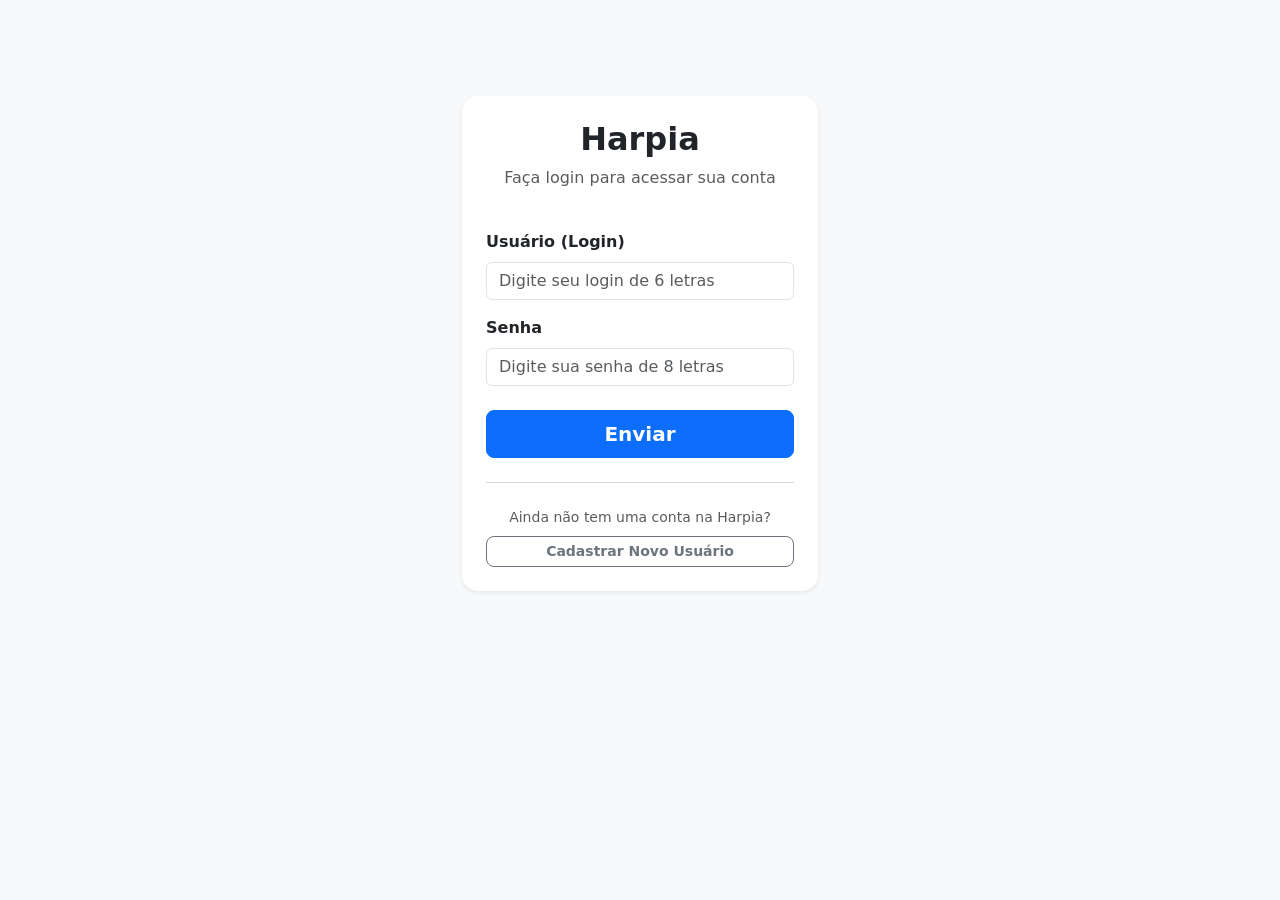
==== index.html @ 6fcc4045 "Update index.html" ====
<!DOCTYPE html>
<html lang="pt-BR">
<head>
    <meta charset="UTF-8">
    <meta name="viewport" content="width=device-width, initial-scale=1.0">
    <title>Harpia - Vitrine de Mangás e HQs</title>
    <link href="https://cdn.jsdelivr.net/npm/bootstrap@5.3.0/dist/css/bootstrap.min.css" rel="stylesheet">
    <link rel="stylesheet" href="style.css">
</head>
<body class="bg-light">
    <nav class="navbar navbar-expand-lg navbar-dark bg-dark shadow-sm">
        <div class="container">
            <a class="navbar-brand fw-bold" href="index.html">HARPIA</a>
            <button class="navbar-toggler" type="button" data-bs-toggle="collapse" data-bs-target="#menuPrincipal">
                <span class="navbar-toggler-icon"></span>
            </button>
            <div class="collapse navbar-collapse" id="menuPrincipal">
                <ul class="navbar-nav me-auto mb-2 mb-lg-0">
                    <li class="nav-item"><a class="nav-link active" href="#" onclick="filtrarCategoria('Todos')">Home</a></li>
                    <li class="nav-item"><a class="nav-link" href="#" onclick="filtrarCategoria('Mangá')">Mangás</a></li>
                    <li class="nav-item"><a class="nav-link" href="#" onclick="filtrarCategoria('HQ')">HQs</a></li>
                    <li class="nav-item"><a class="nav-link" href="#" onclick="filtrarCategoria('Manhwa')">Manhwas</a></li>
                    <li class="nav-item"><a class="nav-link" href="#" onclick="filtrarCategoria('Manhua')">Manhuas</a></li>
                </ul>
                <div class="d-flex ms-lg-3 me-3">
                    <input class="form-control me-1" type="search" id="campoPesquisa" placeholder="Buscar título..." onkeyup="filtrarPesquisa()">
                </div>
                <div class="d-flex align-items-center text-white mt-3 mt-lg-0">
                    <div class="btn-group me-3" role="group">
                        <button type="button" id="btnContraste" class="btn btn-sm btn-outline-warning">◐</button>
                        <button type="button" id="btnDiminuir" class="btn btn-sm btn-outline-light">A-</button>
                        <button type="button" id="btnAumentar" class="btn btn-sm btn-outline-light">A+</button>
                    </div>
                    <div class="me-3 fs-5" style="cursor: pointer;" data-bs-toggle="modal" data-bs-target="#modalCarrinho">
                        🛒 <span id="contadorCarrinho" class="badge bg-danger rounded-pill fs-6 position-relative" style="top: -2px;">0</span>
                    </div>
                    <div id="areaUsuario" class="d-flex align-items-center">
                        <span class="me-3 d-none d-lg-block">Olá, <strong id="nomeUsuarioLogado">Visitante</strong>!</span>
                        <a href="login.html" id="btnEntrar" class="btn btn-outline-light btn-sm rounded-3 me-2">Entrar</a>
                        <button id="btnDeslogar" class="btn btn-outline-danger btn-sm rounded-3 d-none" onclick="realizarLogout()">Sair</button>
                    </div>
                </div>
            </div>
        </div>
    </nav>

    <div class="container my-5">
        <div class="row mb-3">
            <div class="col">
                <h3 class="fw-bold text-dark" id="tituloSecao">Todos os Títulos</h3>
                <p class="text-muted">Os volumes mais aguardados para a sua coleção</p>
            </div>
        </div>

        <div id="mensagemFeedback" class="alert alert-success" style="display: none;" role="alert"></div>

        <div class="row row-cols-1 row-cols-sm-2 row-cols-md-3 row-cols-lg-4 g-4" id="vitrineProdutos">
            <div class="col col-produto" data-categoria="Mangá" data-titulo="Jujutsu Kaisen - Vol. 01">
                <div class="card h-100 border-0 shadow-sm rounded-3 overflow-hidden">
                    <img src="img/jujutsu-kaisen-01.jpg" class="card-img-top" alt="Capa Jujutsu">
                    <div class="card-body d-flex flex-column">
                        <span class="badge bg-primary mb-2 align-self-start">Mangá</span>
                        <h5 class="card-title fw-bold text-dark mb-1">Jujutsu Kaisen - Vol. 01</h5>
                        <p class="card-text text-muted small flex-grow-1">Ação e maldições no maior sucesso atual.</p>
                        <div class="mt-3">
                            <span class="fs-5 fw-bold text-dark">R$ 36,90</span>
                            <button class="btn btn-dark btn-sm w-100 mt-2 rounded-3 fw-semibold" onclick="adicionarCarrinho('Jujutsu Kaisen - Vol. 01', 36.90)">Comprar</button>
                        </div>
                    </div>
                </div>
            </div>
            <div class="col col-produto" data-categoria="Mangá" data-titulo="Berserk - Edição Colecionador Vol. 01">
                <div class="card h-100 border-0 shadow-sm rounded-3 overflow-hidden">
                    <img src="img/berserk-01.jpg" class="card-img-top" alt="Capa Berserk">
                    <div class="card-body d-flex flex-column">
                        <span class="badge bg-primary mb-2 align-self-start">Mangá</span>
                        <h5 class="card-title fw-bold text-dark mb-1">Berserk - Edição Colecionador Vol. 01</h5>
                        <p class="card-text text-muted small flex-grow-1">A obra-prima de dark fantasy de Kentaro Miura.</p>
                        <div class="mt-3">
                            <span class="fs-5 fw-bold text-dark">R$ 59,90</span>
                            <button class="btn btn-dark btn-sm w-100 mt-2 rounded-3 fw-semibold" onclick="adicionarCarrinho('Berserk - Edição Colecionador Vol. 01', 59.90)">Comprar</button>
                        </div>
                    </div>
                </div>
            </div>
        </div>
    </div>

    <div class="modal fade" id="modalCarrinho" tabindex="-1">
        <div class="modal-dialog">
            <div class="modal-content">
                <div class="modal-header">
                    <h5 class="modal-title fw-bold">Seu Carrinho de Compras</h5>
                    <button type="button" class="btn-close" data-bs-dismiss="modal"></button>
                </div>
                <div class="modal-body">
                    <ul id="listaCarrinho" class="list-group mb-3"></ul>
                    <h5 class="text-end">Total: <span id="totalCarrinho">R$ 0,00</span></h5>
                </div>
                <div class="modal-footer">
                    <button type="button" class="btn btn-secondary" data-bs-dismiss="modal">Continuar Comprando</button>
                    <button type="button" class="btn btn-success" onclick="processarCheckout()">Finalizar Compra</button>
                </div>
            </div>
        </div>
    </div>

    <script src="https://cdn.jsdelivr.net/npm/bootstrap@5.3.0/dist/js/bootstrap.bundle.min.js"></script>
    <script src="script.js"></script>
</body>
</html>
---- style.css ----
/* --- ESTILOS GERAIS --- */
/* Faz a troca de cores da tela ser suave em vez de piscar direto */
body, .card, p, h1, h2, h3, h4, h5, span, div, a, button, .modal-content {
    transition: background-color 0.3s ease, color 0.3s ease, border-color 0.3s ease;
}

/* --- DIV DE AVISO DO CARRINHO (ESTILO SIMPLES) --- */
.caixa-aviso {
    background-color: #d1e7dd; /* Fundo verdinho claro */
    color: #0f5132; /* Texto verde escuro */
    border: 1px solid #badbcc;
    padding: 15px;
    margin-bottom: 20px;
    border-radius: 5px;
    text-align: center;
    font-weight: bold;
}

/* --- DESAFIO PLUS: ALTO CONTRASTE (MODO ESCURO) --- */
.alto-contraste {
    background-color: #121212 !important;
    color: #ffffff !important;
}

/* Força os cards e o modal a ficarem escuros */
.alto-contraste .card, 
.alto-contraste .bg-light,
.alto-contraste .bg-white,
.alto-contraste .modal-content,
.alto-contraste .list-group-item {
    background-color: #1e1e1e !important;
    color: #ffffff !important;
    border-color: #333 !important;
}

/* Garante que os textos pretos ou cinzas fiquem brancos/claros no fundo escuro */
.alto-contraste .text-dark, 
.alto-contraste .text-muted,
.alto-contraste .modal-title {
    color: #f1f1f1 !important;
}

/* Arruma a div de aviso para também ficar escura no alto contraste */
.alto-contraste .caixa-aviso {
    background-color: #051b11 !important;
    color: #75b798 !important;
    border-color: #0f5132 !important;
}
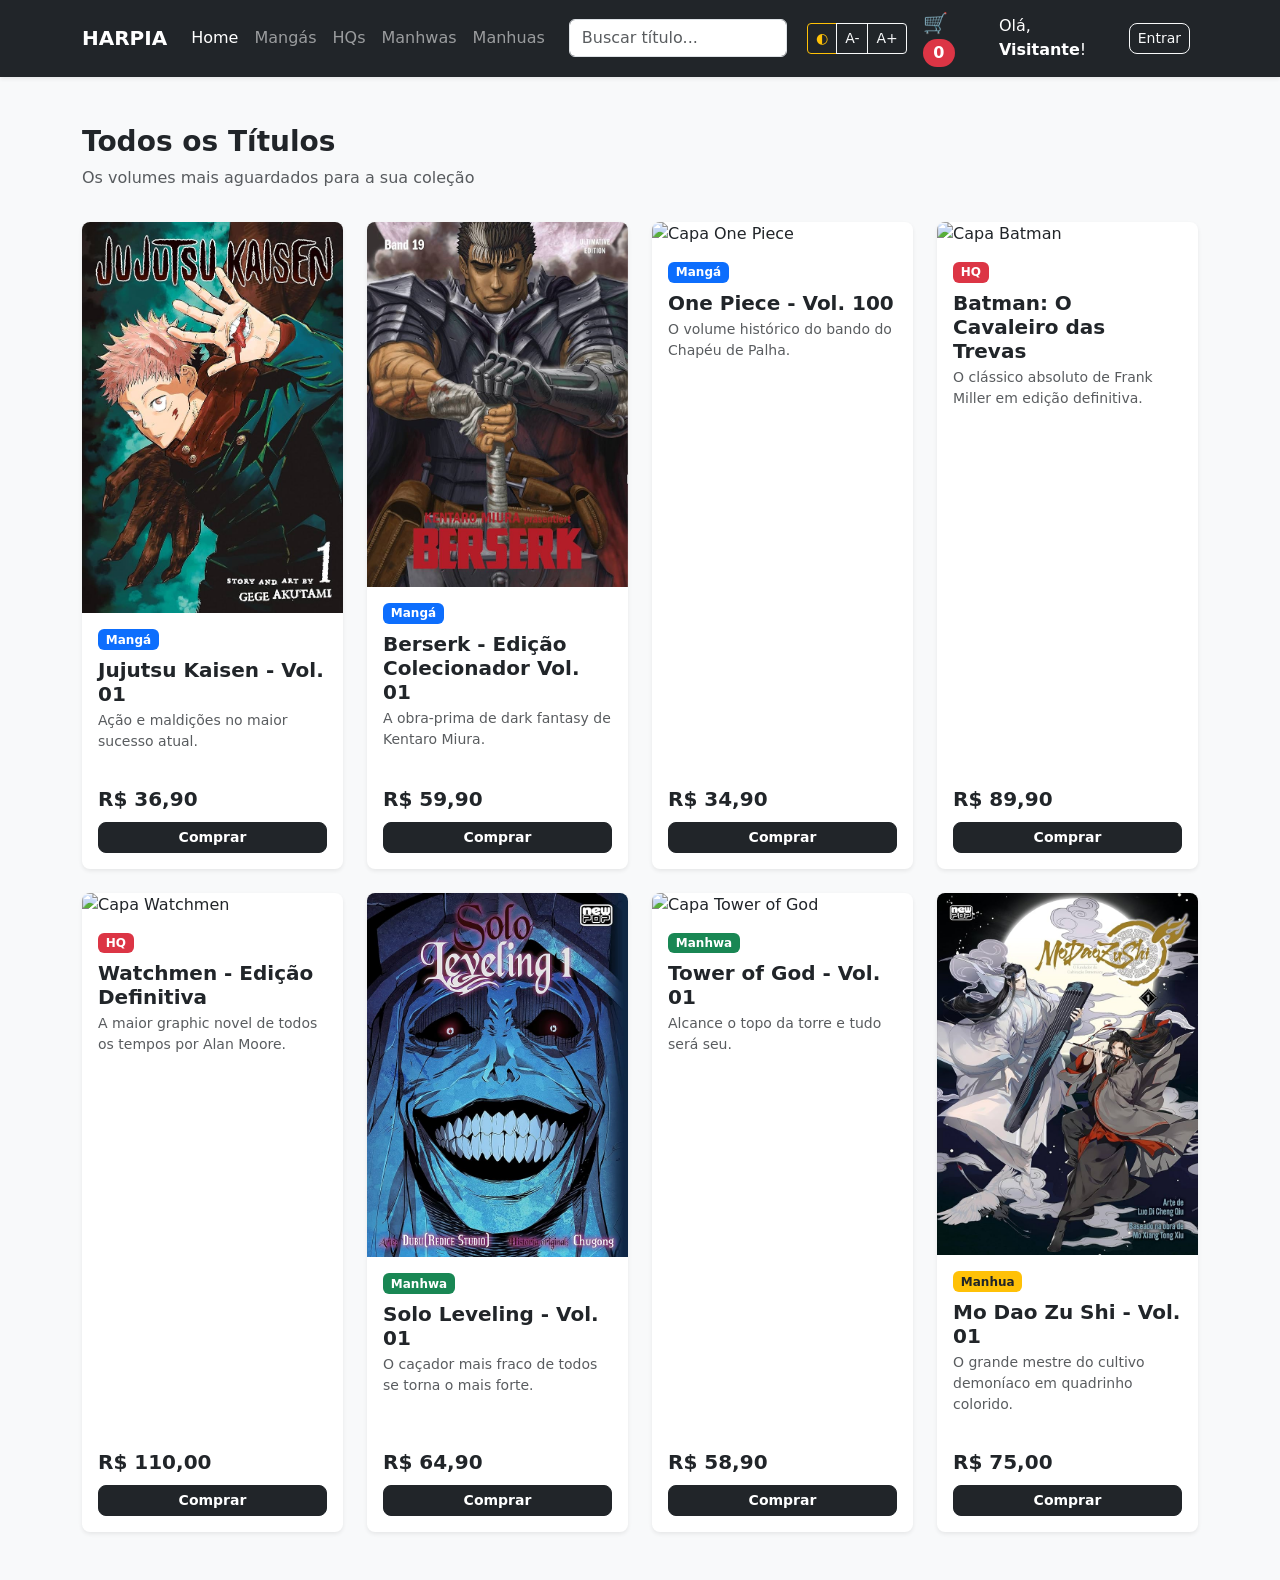
==== commit 5737983a: "Update index.html" ====
--- a/index.html
+++ b/index.html
@@ -69,6 +69,7 @@
                     </div>
                 </div>
             </div>
+
             <div class="col col-produto" data-categoria="Mangá" data-titulo="Berserk - Edição Colecionador Vol. 01">
                 <div class="card h-100 border-0 shadow-sm rounded-3 overflow-hidden">
                     <img src="img/berserk-01.jpg" class="card-img-top" alt="Capa Berserk">
@@ -79,6 +80,96 @@
                         <div class="mt-3">
                             <span class="fs-5 fw-bold text-dark">R$ 59,90</span>
                             <button class="btn btn-dark btn-sm w-100 mt-2 rounded-3 fw-semibold" onclick="adicionarCarrinho('Berserk - Edição Colecionador Vol. 01', 59.90)">Comprar</button>
+                        </div>
+                    </div>
+                </div>
+            </div>
+
+            <div class="col col-produto" data-categoria="Mangá" data-titulo="One Piece - Vol. 100">
+                <div class="card h-100 border-0 shadow-sm rounded-3 overflow-hidden">
+                    <img src="img/one-piece-100.jpg" class="card-img-top" alt="Capa One Piece">
+                    <div class="card-body d-flex flex-column">
+                        <span class="badge bg-primary mb-2 align-self-start">Mangá</span>
+                        <h5 class="card-title fw-bold text-dark mb-1">One Piece - Vol. 100</h5>
+                        <p class="card-text text-muted small flex-grow-1">O volume histórico do bando do Chapéu de Palha.</p>
+                        <div class="mt-3">
+                            <span class="fs-5 fw-bold text-dark">R$ 34,90</span>
+                            <button class="btn btn-dark btn-sm w-100 mt-2 rounded-3 fw-semibold" onclick="adicionarCarrinho('One Piece - Vol. 100', 34.90)">Comprar</button>
+                        </div>
+                    </div>
+                </div>
+            </div>
+
+            <div class="col col-produto" data-categoria="HQ" data-titulo="Batman: O Cavaleiro das Trevas">
+                <div class="card h-100 border-0 shadow-sm rounded-3 overflow-hidden">
+                    <img src="img/batman-cavaleiro-das-trevas.jpg" class="card-img-top" alt="Capa Batman">
+                    <div class="card-body d-flex flex-column">
+                        <span class="badge bg-danger mb-2 align-self-start">HQ</span>
+                        <h5 class="card-title fw-bold text-dark mb-1">Batman: O Cavaleiro das Trevas</h5>
+                        <p class="card-text text-muted small flex-grow-1">O clássico absoluto de Frank Miller em edição definitiva.</p>
+                        <div class="mt-3">
+                            <span class="fs-5 fw-bold text-dark">R$ 89,90</span>
+                            <button class="btn btn-dark btn-sm w-100 mt-2 rounded-3 fw-semibold" onclick="adicionarCarrinho('Batman: O Cavaleiro das Trevas', 89.90)">Comprar</button>
+                        </div>
+                    </div>
+                </div>
+            </div>
+
+            <div class="col col-produto" data-categoria="HQ" data-titulo="Watchmen - Edição Definitiva">
+                <div class="card h-100 border-0 shadow-sm rounded-3 overflow-hidden">
+                    <img src="img/watchmen.jpg" class="card-img-top" alt="Capa Watchmen">
+                    <div class="card-body d-flex flex-column">
+                        <span class="badge bg-danger mb-2 align-self-start">HQ</span>
+                        <h5 class="card-title fw-bold text-dark mb-1">Watchmen - Edição Definitiva</h5>
+                        <p class="card-text text-muted small flex-grow-1">A maior graphic novel de todos os tempos por Alan Moore.</p>
+                        <div class="mt-3">
+                            <span class="fs-5 fw-bold text-dark">R$ 110,00</span>
+                            <button class="btn btn-dark btn-sm w-100 mt-2 rounded-3 fw-semibold" onclick="adicionarCarrinho('Watchmen - Edição Definitiva', 110.00)">Comprar</button>
+                        </div>
+                    </div>
+                </div>
+            </div>
+
+            <div class="col col-produto" data-categoria="Manhwa" data-titulo="Solo Leveling - Vol. 01">
+                <div class="card h-100 border-0 shadow-sm rounded-3 overflow-hidden">
+                    <img src="img/solo-leveling-01.jpg" class="card-img-top" alt="Capa Solo Leveling">
+                    <div class="card-body d-flex flex-column">
+                        <span class="badge bg-success mb-2 align-self-start">Manhwa</span>
+                        <h5 class="card-title fw-bold text-dark mb-1">Solo Leveling - Vol. 01</h5>
+                        <p class="card-text text-muted small flex-grow-1">O caçador mais fraco de todos se torna o mais forte.</p>
+                        <div class="mt-3">
+                            <span class="fs-5 fw-bold text-dark">R$ 64,90</span>
+                            <button class="btn btn-dark btn-sm w-100 mt-2 rounded-3 fw-semibold" onclick="adicionarCarrinho('Solo Leveling - Vol. 01', 64.90)">Comprar</button>
+                        </div>
+                    </div>
+                </div>
+            </div>
+
+            <div class="col col-produto" data-categoria="Manhwa" data-titulo="Tower of God - Vol. 01">
+                <div class="card h-100 border-0 shadow-sm rounded-3 overflow-hidden">
+                    <img src="img/tower-of-god-01.jpg" class="card-img-top" alt="Capa Tower of God">
+                    <div class="card-body d-flex flex-column">
+                        <span class="badge bg-success mb-2 align-self-start">Manhwa</span>
+                        <h5 class="card-title fw-bold text-dark mb-1">Tower of God - Vol. 01</h5>
+                        <p class="card-text text-muted small flex-grow-1">Alcance o topo da torre e tudo será seu.</p>
+                        <div class="mt-3">
+                            <span class="fs-5 fw-bold text-dark">R$ 58,90</span>
+                            <button class="btn btn-dark btn-sm w-100 mt-2 rounded-3 fw-semibold" onclick="adicionarCarrinho('Tower of God - Vol. 01', 58.90)">Comprar</button>
+                        </div>
+                    </div>
+                </div>
+            </div>
+
+            <div class="col col-produto" data-categoria="Manhua" data-titulo="Mo Dao Zu Shi - Vol. 01">
+                <div class="card h-100 border-0 shadow-sm rounded-3 overflow-hidden">
+                    <img src="img/mo-dao-zu-shi-01.jpg" class="card-img-top" alt="Capa Mo Dao Zu Shi">
+                    <div class="card-body d-flex flex-column">
+                        <span class="badge bg-warning text-dark mb-2 align-self-start">Manhua</span>
+                        <h5 class="card-title fw-bold text-dark mb-1">Mo Dao Zu Shi - Vol. 01</h5>
+                        <p class="card-text text-muted small flex-grow-1">O grande mestre do cultivo demoníaco em quadrinho colorido.</p>
+                        <div class="mt-3">
+                            <span class="fs-5 fw-bold text-dark">R$ 75,00</span>
+                            <button class="btn btn-dark btn-sm w-100 mt-2 rounded-3 fw-semibold" onclick="adicionarCarrinho('Mo Dao Zu Shi - Vol. 01', 75.00)">Comprar</button>
                         </div>
                     </div>
                 </div>
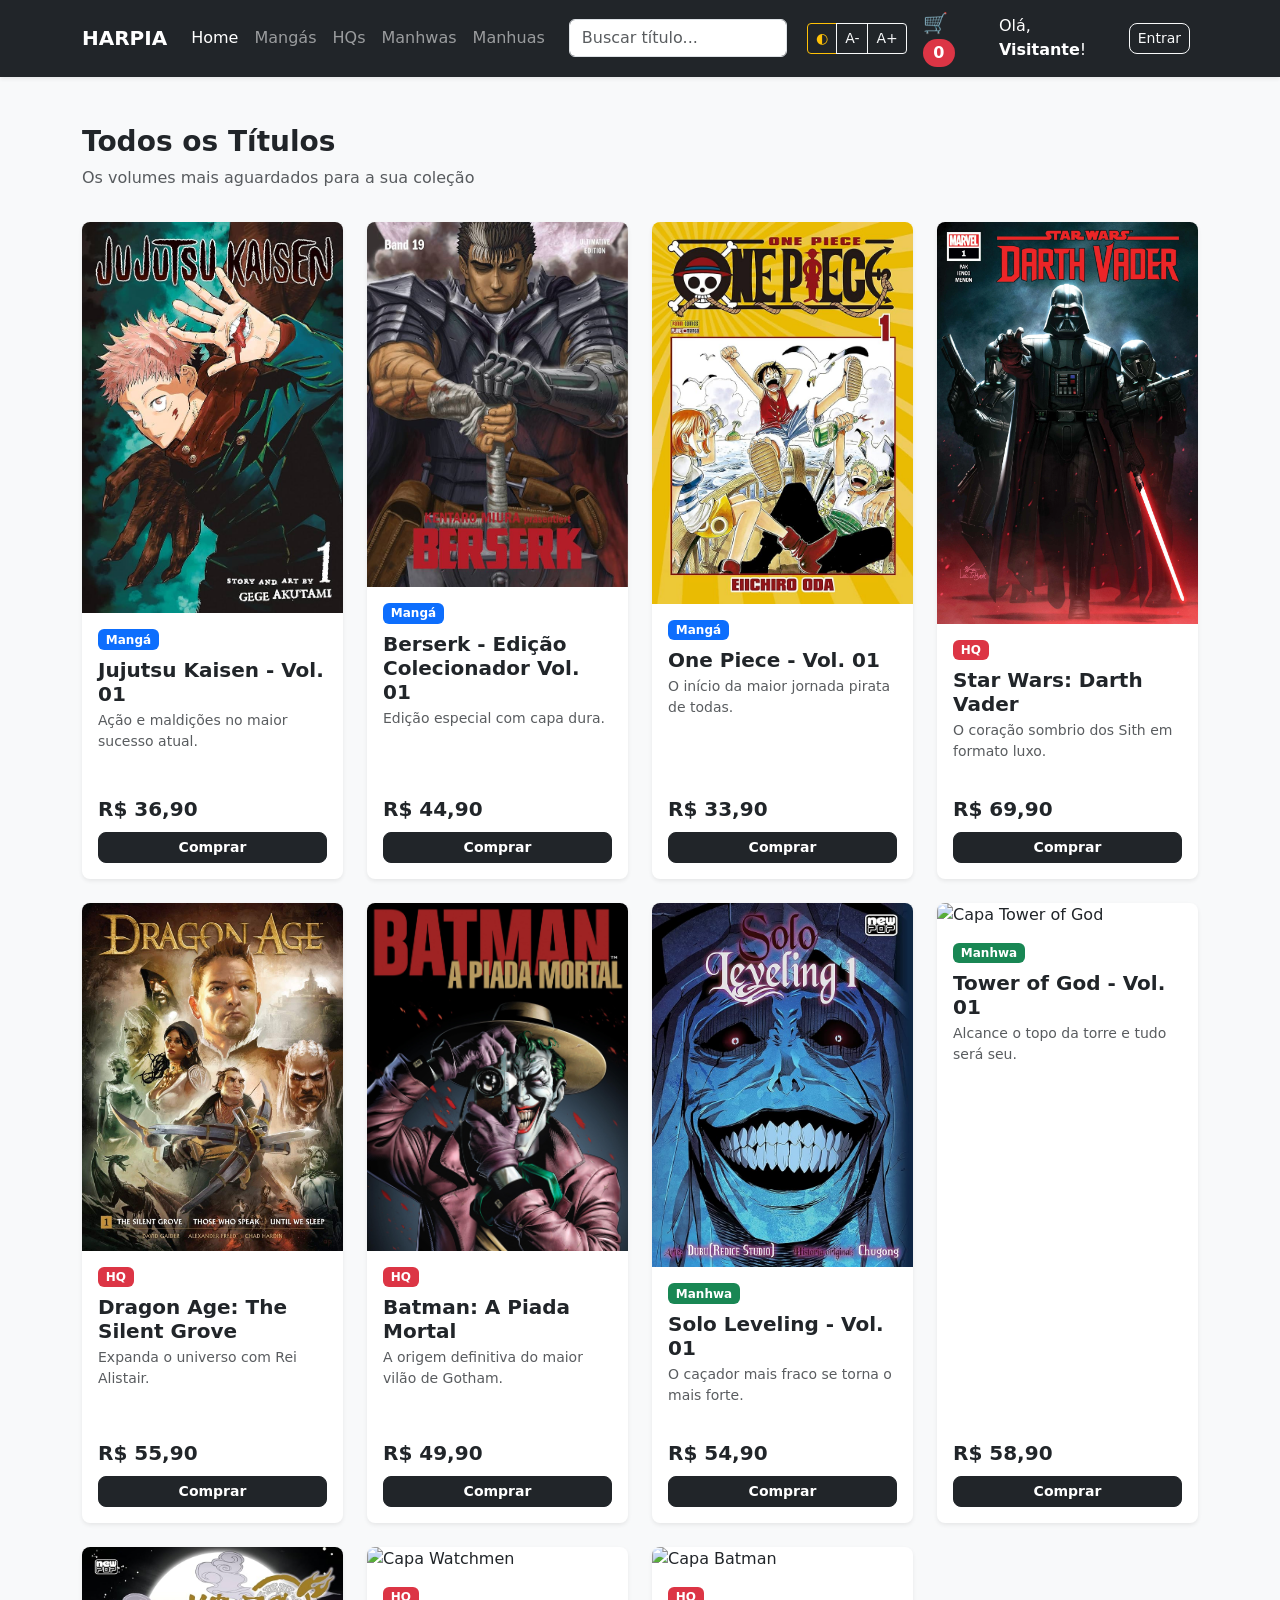
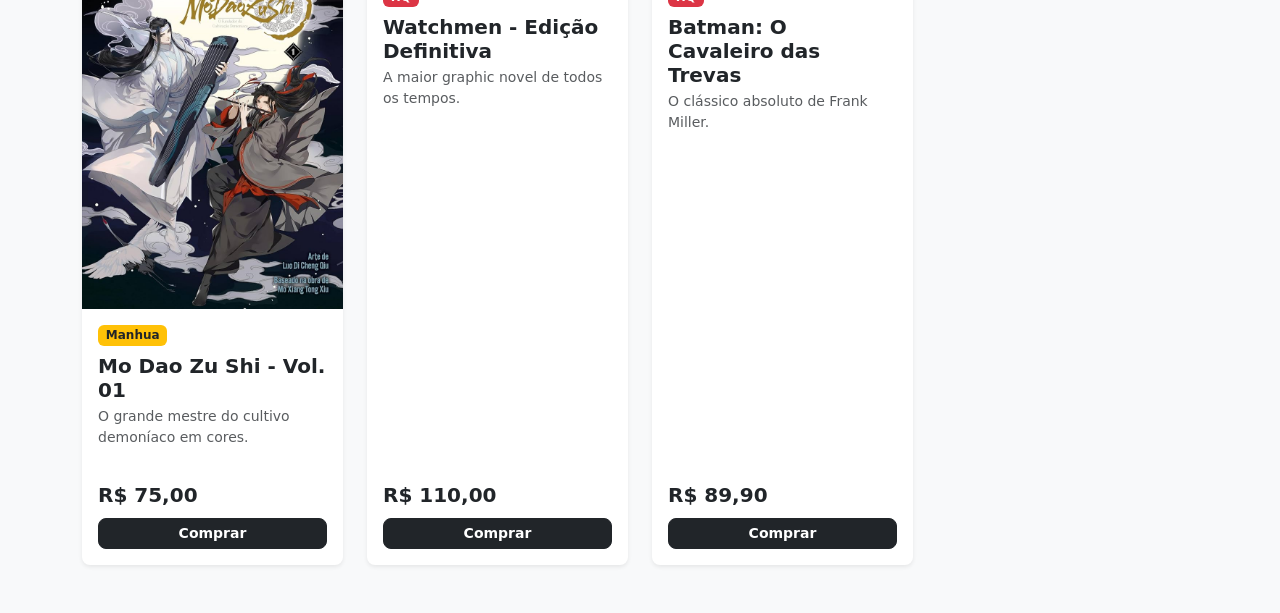
==== commit b199934e: "Update index.html" ====
--- a/index.html
+++ b/index.html
@@ -76,55 +76,70 @@
                     <div class="card-body d-flex flex-column">
                         <span class="badge bg-primary mb-2 align-self-start">Mangá</span>
                         <h5 class="card-title fw-bold text-dark mb-1">Berserk - Edição Colecionador Vol. 01</h5>
-                        <p class="card-text text-muted small flex-grow-1">A obra-prima de dark fantasy de Kentaro Miura.</p>
-                        <div class="mt-3">
-                            <span class="fs-5 fw-bold text-dark">R$ 59,90</span>
-                            <button class="btn btn-dark btn-sm w-100 mt-2 rounded-3 fw-semibold" onclick="adicionarCarrinho('Berserk - Edição Colecionador Vol. 01', 59.90)">Comprar</button>
-                        </div>
-                    </div>
-                </div>
-            </div>
-
-            <div class="col col-produto" data-categoria="Mangá" data-titulo="One Piece - Vol. 100">
-                <div class="card h-100 border-0 shadow-sm rounded-3 overflow-hidden">
-                    <img src="img/one-piece-100.jpg" class="card-img-top" alt="Capa One Piece">
+                        <p class="card-text text-muted small flex-grow-1">Edição especial com capa dura.</p>
+                        <div class="mt-3">
+                            <span class="fs-5 fw-bold text-dark">R$ 44,90</span>
+                            <button class="btn btn-dark btn-sm w-100 mt-2 rounded-3 fw-semibold" onclick="adicionarCarrinho('Berserk - Edição Colecionador Vol. 01', 44.90)">Comprar</button>
+                        </div>
+                    </div>
+                </div>
+            </div>
+
+            <div class="col col-produto" data-categoria="Mangá" data-titulo="One Piece - Vol. 01">
+                <div class="card h-100 border-0 shadow-sm rounded-3 overflow-hidden">
+                    <img src="img/one-piece-01.jpg" class="card-img-top" alt="Capa One Piece">
                     <div class="card-body d-flex flex-column">
                         <span class="badge bg-primary mb-2 align-self-start">Mangá</span>
-                        <h5 class="card-title fw-bold text-dark mb-1">One Piece - Vol. 100</h5>
-                        <p class="card-text text-muted small flex-grow-1">O volume histórico do bando do Chapéu de Palha.</p>
-                        <div class="mt-3">
-                            <span class="fs-5 fw-bold text-dark">R$ 34,90</span>
-                            <button class="btn btn-dark btn-sm w-100 mt-2 rounded-3 fw-semibold" onclick="adicionarCarrinho('One Piece - Vol. 100', 34.90)">Comprar</button>
-                        </div>
-                    </div>
-                </div>
-            </div>
-
-            <div class="col col-produto" data-categoria="HQ" data-titulo="Batman: O Cavaleiro das Trevas">
-                <div class="card h-100 border-0 shadow-sm rounded-3 overflow-hidden">
-                    <img src="img/batman-cavaleiro-das-trevas.jpg" class="card-img-top" alt="Capa Batman">
-                    <div class="card-body d-flex flex-column">
-                        <span class="badge bg-danger mb-2 align-self-start">HQ</span>
-                        <h5 class="card-title fw-bold text-dark mb-1">Batman: O Cavaleiro das Trevas</h5>
-                        <p class="card-text text-muted small flex-grow-1">O clássico absoluto de Frank Miller em edição definitiva.</p>
-                        <div class="mt-3">
-                            <span class="fs-5 fw-bold text-dark">R$ 89,90</span>
-                            <button class="btn btn-dark btn-sm w-100 mt-2 rounded-3 fw-semibold" onclick="adicionarCarrinho('Batman: O Cavaleiro das Trevas', 89.90)">Comprar</button>
-                        </div>
-                    </div>
-                </div>
-            </div>
-
-            <div class="col col-produto" data-categoria="HQ" data-titulo="Watchmen - Edição Definitiva">
-                <div class="card h-100 border-0 shadow-sm rounded-3 overflow-hidden">
-                    <img src="img/watchmen.jpg" class="card-img-top" alt="Capa Watchmen">
-                    <div class="card-body d-flex flex-column">
-                        <span class="badge bg-danger mb-2 align-self-start">HQ</span>
-                        <h5 class="card-title fw-bold text-dark mb-1">Watchmen - Edição Definitiva</h5>
-                        <p class="card-text text-muted small flex-grow-1">A maior graphic novel de todos os tempos por Alan Moore.</p>
-                        <div class="mt-3">
-                            <span class="fs-5 fw-bold text-dark">R$ 110,00</span>
-                            <button class="btn btn-dark btn-sm w-100 mt-2 rounded-3 fw-semibold" onclick="adicionarCarrinho('Watchmen - Edição Definitiva', 110.00)">Comprar</button>
+                        <h5 class="card-title fw-bold text-dark mb-1">One Piece - Vol. 01</h5>
+                        <p class="card-text text-muted small flex-grow-1">O início da maior jornada pirata de todas.</p>
+                        <div class="mt-3">
+                            <span class="fs-5 fw-bold text-dark">R$ 33,90</span>
+                            <button class="btn btn-dark btn-sm w-100 mt-2 rounded-3 fw-semibold" onclick="adicionarCarrinho('One Piece - Vol. 01', 33.90)">Comprar</button>
+                        </div>
+                    </div>
+                </div>
+            </div>
+
+            <div class="col col-produto" data-categoria="HQ" data-titulo="Star Wars: Darth Vader">
+                <div class="card h-100 border-0 shadow-sm rounded-3 overflow-hidden">
+                    <img src="img/darth-vader-01.jpg" class="card-img-top" alt="Capa Darth Vader">
+                    <div class="card-body d-flex flex-column">
+                        <span class="badge bg-danger mb-2 align-self-start">HQ</span>
+                        <h5 class="card-title fw-bold text-dark mb-1">Star Wars: Darth Vader</h5>
+                        <p class="card-text text-muted small flex-grow-1">O coração sombrio dos Sith em formato luxo.</p>
+                        <div class="mt-3">
+                            <span class="fs-5 fw-bold text-dark">R$ 69,90</span>
+                            <button class="btn btn-dark btn-sm w-100 mt-2 rounded-3 fw-semibold" onclick="adicionarCarrinho('Star Wars: Darth Vader', 69.90)">Comprar</button>
+                        </div>
+                    </div>
+                </div>
+            </div>
+
+            <div class="col col-produto" data-categoria="HQ" data-titulo="Dragon Age: The Silent Grove">
+                <div class="card h-100 border-0 shadow-sm rounded-3 overflow-hidden">
+                    <img src="img/dragon-age-silent-grove.jpg" class="card-img-top" alt="Capa Dragon Age">
+                    <div class="card-body d-flex flex-column">
+                        <span class="badge bg-danger mb-2 align-self-start">HQ</span>
+                        <h5 class="card-title fw-bold text-dark mb-1">Dragon Age: The Silent Grove</h5>
+                        <p class="card-text text-muted small flex-grow-1">Expanda o universo com Rei Alistair.</p>
+                        <div class="mt-3">
+                            <span class="fs-5 fw-bold text-dark">R$ 55,90</span>
+                            <button class="btn btn-dark btn-sm w-100 mt-2 rounded-3 fw-semibold" onclick="adicionarCarrinho('Dragon Age: The Silent Grove', 55.90)">Comprar</button>
+                        </div>
+                    </div>
+                </div>
+            </div>
+
+            <div class="col col-produto" data-categoria="HQ" data-titulo="Batman: A Piada Mortal">
+                <div class="card h-100 border-0 shadow-sm rounded-3 overflow-hidden">
+                    <img src="img/batman-piada-mortal.jpg" class="card-img-top" alt="Capa Batman">
+                    <div class="card-body d-flex flex-column">
+                        <span class="badge bg-danger mb-2 align-self-start">HQ</span>
+                        <h5 class="card-title fw-bold text-dark mb-1">Batman: A Piada Mortal</h5>
+                        <p class="card-text text-muted small flex-grow-1">A origem definitiva do maior vilão de Gotham.</p>
+                        <div class="mt-3">
+                            <span class="fs-5 fw-bold text-dark">R$ 49,90</span>
+                            <button class="btn btn-dark btn-sm w-100 mt-2 rounded-3 fw-semibold" onclick="adicionarCarrinho('Batman: A Piada Mortal', 49.90)">Comprar</button>
                         </div>
                     </div>
                 </div>
@@ -136,10 +151,10 @@
                     <div class="card-body d-flex flex-column">
                         <span class="badge bg-success mb-2 align-self-start">Manhwa</span>
                         <h5 class="card-title fw-bold text-dark mb-1">Solo Leveling - Vol. 01</h5>
-                        <p class="card-text text-muted small flex-grow-1">O caçador mais fraco de todos se torna o mais forte.</p>
-                        <div class="mt-3">
-                            <span class="fs-5 fw-bold text-dark">R$ 64,90</span>
-                            <button class="btn btn-dark btn-sm w-100 mt-2 rounded-3 fw-semibold" onclick="adicionarCarrinho('Solo Leveling - Vol. 01', 64.90)">Comprar</button>
+                        <p class="card-text text-muted small flex-grow-1">O caçador mais fraco se torna o mais forte.</p>
+                        <div class="mt-3">
+                            <span class="fs-5 fw-bold text-dark">R$ 54,90</span>
+                            <button class="btn btn-dark btn-sm w-100 mt-2 rounded-3 fw-semibold" onclick="adicionarCarrinho('Solo Leveling - Vol. 01', 54.90)">Comprar</button>
                         </div>
                     </div>
                 </div>
@@ -166,10 +181,40 @@
                     <div class="card-body d-flex flex-column">
                         <span class="badge bg-warning text-dark mb-2 align-self-start">Manhua</span>
                         <h5 class="card-title fw-bold text-dark mb-1">Mo Dao Zu Shi - Vol. 01</h5>
-                        <p class="card-text text-muted small flex-grow-1">O grande mestre do cultivo demoníaco em quadrinho colorido.</p>
+                        <p class="card-text text-muted small flex-grow-1">O grande mestre do cultivo demoníaco em cores.</p>
                         <div class="mt-3">
                             <span class="fs-5 fw-bold text-dark">R$ 75,00</span>
                             <button class="btn btn-dark btn-sm w-100 mt-2 rounded-3 fw-semibold" onclick="adicionarCarrinho('Mo Dao Zu Shi - Vol. 01', 75.00)">Comprar</button>
+                        </div>
+                    </div>
+                </div>
+            </div>
+
+            <div class="col col-produto" data-categoria="HQ" data-titulo="Watchmen - Edição Definitiva">
+                <div class="card h-100 border-0 shadow-sm rounded-3 overflow-hidden">
+                    <img src="img/watchmen.jpg" class="card-img-top" alt="Capa Watchmen">
+                    <div class="card-body d-flex flex-column">
+                        <span class="badge bg-danger mb-2 align-self-start">HQ</span>
+                        <h5 class="card-title fw-bold text-dark mb-1">Watchmen - Edição Definitiva</h5>
+                        <p class="card-text text-muted small flex-grow-1">A maior graphic novel de todos os tempos.</p>
+                        <div class="mt-3">
+                            <span class="fs-5 fw-bold text-dark">R$ 110,00</span>
+                            <button class="btn btn-dark btn-sm w-100 mt-2 rounded-3 fw-semibold" onclick="adicionarCarrinho('Watchmen - Edição Definitiva', 110.00)">Comprar</button>
+                        </div>
+                    </div>
+                </div>
+            </div>
+
+            <div class="col col-produto" data-categoria="HQ" data-titulo="Batman: O Cavaleiro das Trevas">
+                <div class="card h-100 border-0 shadow-sm rounded-3 overflow-hidden">
+                    <img src="img/batman-cavaleiro-das-trevas.jpg" class="card-img-top" alt="Capa Batman">
+                    <div class="card-body d-flex flex-column">
+                        <span class="badge bg-danger mb-2 align-self-start">HQ</span>
+                        <h5 class="card-title fw-bold text-dark mb-1">Batman: O Cavaleiro das Trevas</h5>
+                        <p class="card-text text-muted small flex-grow-1">O clássico absoluto de Frank Miller.</p>
+                        <div class="mt-3">
+                            <span class="fs-5 fw-bold text-dark">R$ 89,90</span>
+                            <button class="btn btn-dark btn-sm w-100 mt-2 rounded-3 fw-semibold" onclick="adicionarCarrinho('Batman: O Cavaleiro das Trevas', 89.90)">Comprar</button>
                         </div>
                     </div>
                 </div>
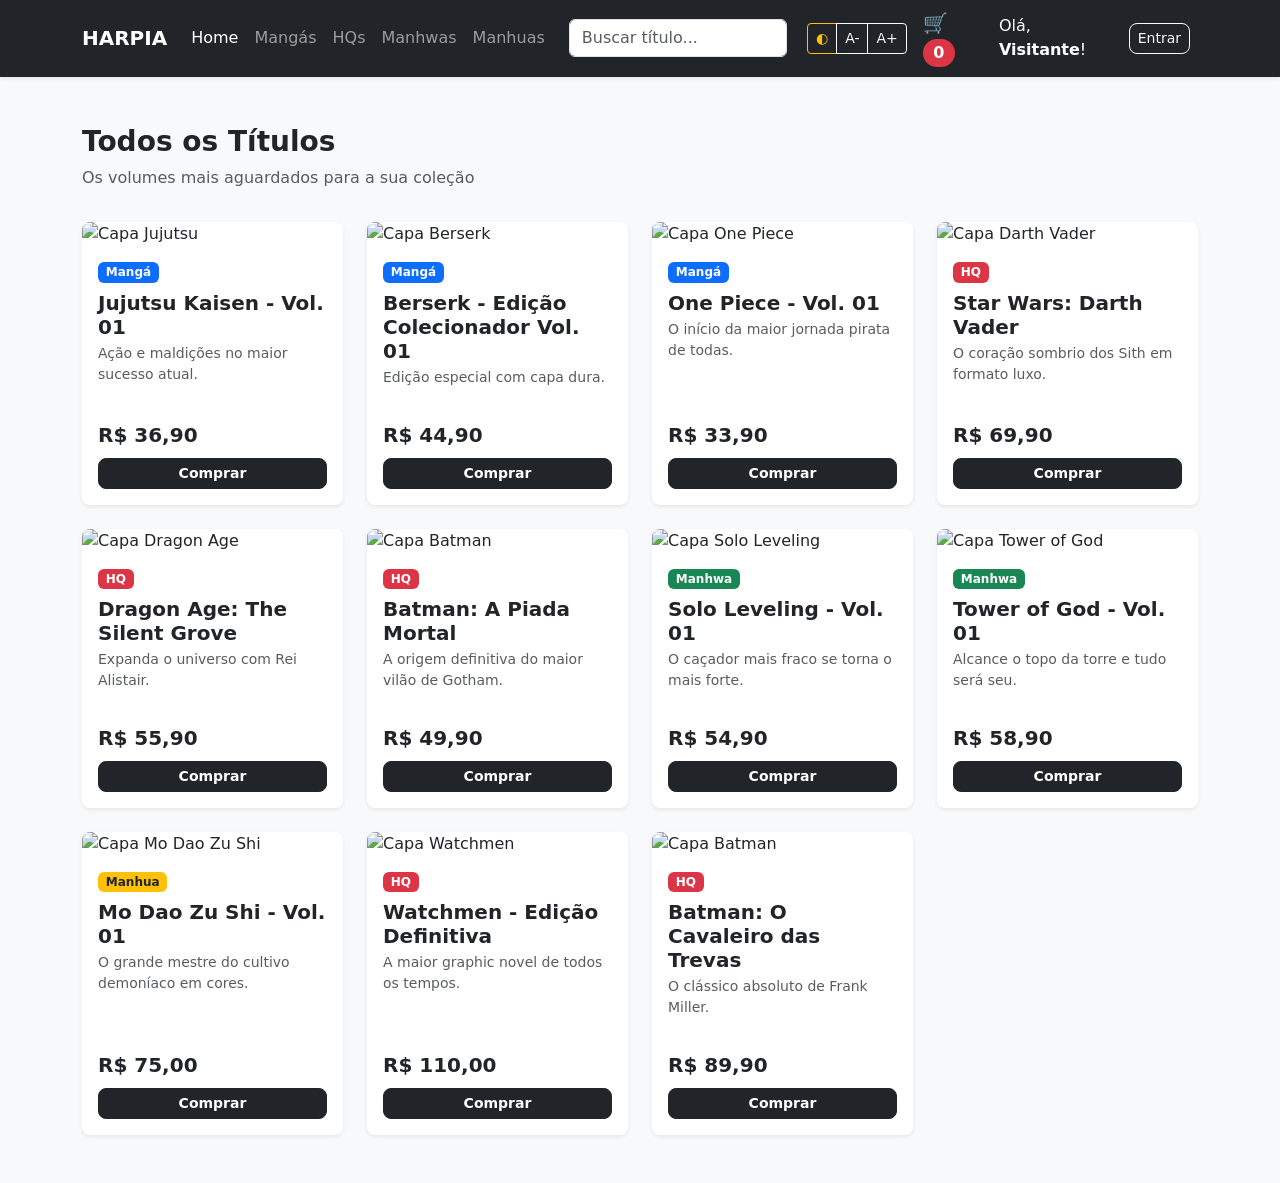
==== commit 2b38c62e: "Update index.html" ====
--- a/index.html
+++ b/index.html
@@ -57,7 +57,7 @@
         <div class="row row-cols-1 row-cols-sm-2 row-cols-md-3 row-cols-lg-4 g-4" id="vitrineProdutos">
             <div class="col col-produto" data-categoria="Mangá" data-titulo="Jujutsu Kaisen - Vol. 01">
                 <div class="card h-100 border-0 shadow-sm rounded-3 overflow-hidden">
-                    <img src="img/jujutsu-kaisen-01.jpg" class="card-img-top" alt="Capa Jujutsu">
+                    <img src="https://m.media-amazon.com/images/I/81s+1CDE4BL._AC_UF1000,1000_QL80_.jpg" class="card-img-top" alt="Capa Jujutsu">
                     <div class="card-body d-flex flex-column">
                         <span class="badge bg-primary mb-2 align-self-start">Mangá</span>
                         <h5 class="card-title fw-bold text-dark mb-1">Jujutsu Kaisen - Vol. 01</h5>
@@ -72,7 +72,7 @@
 
             <div class="col col-produto" data-categoria="Mangá" data-titulo="Berserk - Edição Colecionador Vol. 01">
                 <div class="card h-100 border-0 shadow-sm rounded-3 overflow-hidden">
-                    <img src="img/berserk-01.jpg" class="card-img-top" alt="Capa Berserk">
+                    <img src="https://m.media-amazon.com/images/I/91r65uhT1fL._AC_UF1000,1000_QL80_.jpg" class="card-img-top" alt="Capa Berserk">
                     <div class="card-body d-flex flex-column">
                         <span class="badge bg-primary mb-2 align-self-start">Mangá</span>
                         <h5 class="card-title fw-bold text-dark mb-1">Berserk - Edição Colecionador Vol. 01</h5>
@@ -87,7 +87,7 @@
 
             <div class="col col-produto" data-categoria="Mangá" data-titulo="One Piece - Vol. 01">
                 <div class="card h-100 border-0 shadow-sm rounded-3 overflow-hidden">
-                    <img src="img/one-piece-01.jpg" class="card-img-top" alt="Capa One Piece">
+                    <img src="https://m.media-amazon.com/images/I/91N9T5M7f5L._AC_UF1000,1000_QL80_.jpg" class="card-img-top" alt="Capa One Piece">
                     <div class="card-body d-flex flex-column">
                         <span class="badge bg-primary mb-2 align-self-start">Mangá</span>
                         <h5 class="card-title fw-bold text-dark mb-1">One Piece - Vol. 01</h5>
@@ -102,7 +102,7 @@
 
             <div class="col col-produto" data-categoria="HQ" data-titulo="Star Wars: Darth Vader">
                 <div class="card h-100 border-0 shadow-sm rounded-3 overflow-hidden">
-                    <img src="img/darth-vader-01.jpg" class="card-img-top" alt="Capa Darth Vader">
+                    <img src="https://m.media-amazon.com/images/I/91il-K1y9fL._AC_UF1000,1000_QL80_.jpg" class="card-img-top" alt="Capa Darth Vader">
                     <div class="card-body d-flex flex-column">
                         <span class="badge bg-danger mb-2 align-self-start">HQ</span>
                         <h5 class="card-title fw-bold text-dark mb-1">Star Wars: Darth Vader</h5>
@@ -117,7 +117,7 @@
 
             <div class="col col-produto" data-categoria="HQ" data-titulo="Dragon Age: The Silent Grove">
                 <div class="card h-100 border-0 shadow-sm rounded-3 overflow-hidden">
-                    <img src="img/dragon-age-silent-grove.jpg" class="card-img-top" alt="Capa Dragon Age">
+                    <img src="https://m.media-amazon.com/images/I/91P60XJv0CL._AC_UF1000,1000_QL80_.jpg" class="card-img-top" alt="Capa Dragon Age">
                     <div class="card-body d-flex flex-column">
                         <span class="badge bg-danger mb-2 align-self-start">HQ</span>
                         <h5 class="card-title fw-bold text-dark mb-1">Dragon Age: The Silent Grove</h5>
@@ -132,7 +132,7 @@
 
             <div class="col col-produto" data-categoria="HQ" data-titulo="Batman: A Piada Mortal">
                 <div class="card h-100 border-0 shadow-sm rounded-3 overflow-hidden">
-                    <img src="img/batman-piada-mortal.jpg" class="card-img-top" alt="Capa Batman">
+                    <img src="https://m.media-amazon.com/images/I/81+2VfX5BLL._AC_UF1000,1000_QL80_.jpg" class="card-img-top" alt="Capa Batman">
                     <div class="card-body d-flex flex-column">
                         <span class="badge bg-danger mb-2 align-self-start">HQ</span>
                         <h5 class="card-title fw-bold text-dark mb-1">Batman: A Piada Mortal</h5>
@@ -147,7 +147,7 @@
 
             <div class="col col-produto" data-categoria="Manhwa" data-titulo="Solo Leveling - Vol. 01">
                 <div class="card h-100 border-0 shadow-sm rounded-3 overflow-hidden">
-                    <img src="img/solo-leveling-01.jpg" class="card-img-top" alt="Capa Solo Leveling">
+                    <img src="https://m.media-amazon.com/images/I/81691aH+o4L._AC_UF1000,1000_QL80_.jpg" class="card-img-top" alt="Capa Solo Leveling">
                     <div class="card-body d-flex flex-column">
                         <span class="badge bg-success mb-2 align-self-start">Manhwa</span>
                         <h5 class="card-title fw-bold text-dark mb-1">Solo Leveling - Vol. 01</h5>
@@ -162,7 +162,7 @@
 
             <div class="col col-produto" data-categoria="Manhwa" data-titulo="Tower of God - Vol. 01">
                 <div class="card h-100 border-0 shadow-sm rounded-3 overflow-hidden">
-                    <img src="img/tower-of-god-01.jpg" class="card-img-top" alt="Capa Tower of God">
+                    <img src="https://m.media-amazon.com/images/I/81xU-J3vXTL._AC_UF1000,1000_QL80_.jpg" class="card-img-top" alt="Capa Tower of God">
                     <div class="card-body d-flex flex-column">
                         <span class="badge bg-success mb-2 align-self-start">Manhwa</span>
                         <h5 class="card-title fw-bold text-dark mb-1">Tower of God - Vol. 01</h5>
@@ -177,7 +177,7 @@
 
             <div class="col col-produto" data-categoria="Manhua" data-titulo="Mo Dao Zu Shi - Vol. 01">
                 <div class="card h-100 border-0 shadow-sm rounded-3 overflow-hidden">
-                    <img src="img/mo-dao-zu-shi-01.jpg" class="card-img-top" alt="Capa Mo Dao Zu Shi">
+                    <img src="https://m.media-amazon.com/images/I/81729D+n19L._AC_UF1000,1000_QL80_.jpg" class="card-img-top" alt="Capa Mo Dao Zu Shi">
                     <div class="card-body d-flex flex-column">
                         <span class="badge bg-warning text-dark mb-2 align-self-start">Manhua</span>
                         <h5 class="card-title fw-bold text-dark mb-1">Mo Dao Zu Shi - Vol. 01</h5>
@@ -192,7 +192,7 @@
 
             <div class="col col-produto" data-categoria="HQ" data-titulo="Watchmen - Edição Definitiva">
                 <div class="card h-100 border-0 shadow-sm rounded-3 overflow-hidden">
-                    <img src="img/watchmen.jpg" class="card-img-top" alt="Capa Watchmen">
+                    <img src="https://m.media-amazon.com/images/I/81y8f0s60AL._AC_UF1000,1000_QL80_.jpg" class="card-img-top" alt="Capa Watchmen">
                     <div class="card-body d-flex flex-column">
                         <span class="badge bg-danger mb-2 align-self-start">HQ</span>
                         <h5 class="card-title fw-bold text-dark mb-1">Watchmen - Edição Definitiva</h5>
@@ -207,7 +207,7 @@
 
             <div class="col col-produto" data-categoria="HQ" data-titulo="Batman: O Cavaleiro das Trevas">
                 <div class="card h-100 border-0 shadow-sm rounded-3 overflow-hidden">
-                    <img src="img/batman-cavaleiro-das-trevas.jpg" class="card-img-top" alt="Capa Batman">
+                    <img src="https://m.media-amazon.com/images/I/91dK+8qG74L._AC_UF1000,1000_QL80_.jpg" class="card-img-top" alt="Capa Batman">
                     <div class="card-body d-flex flex-column">
                         <span class="badge bg-danger mb-2 align-self-start">HQ</span>
                         <h5 class="card-title fw-bold text-dark mb-1">Batman: O Cavaleiro das Trevas</h5>
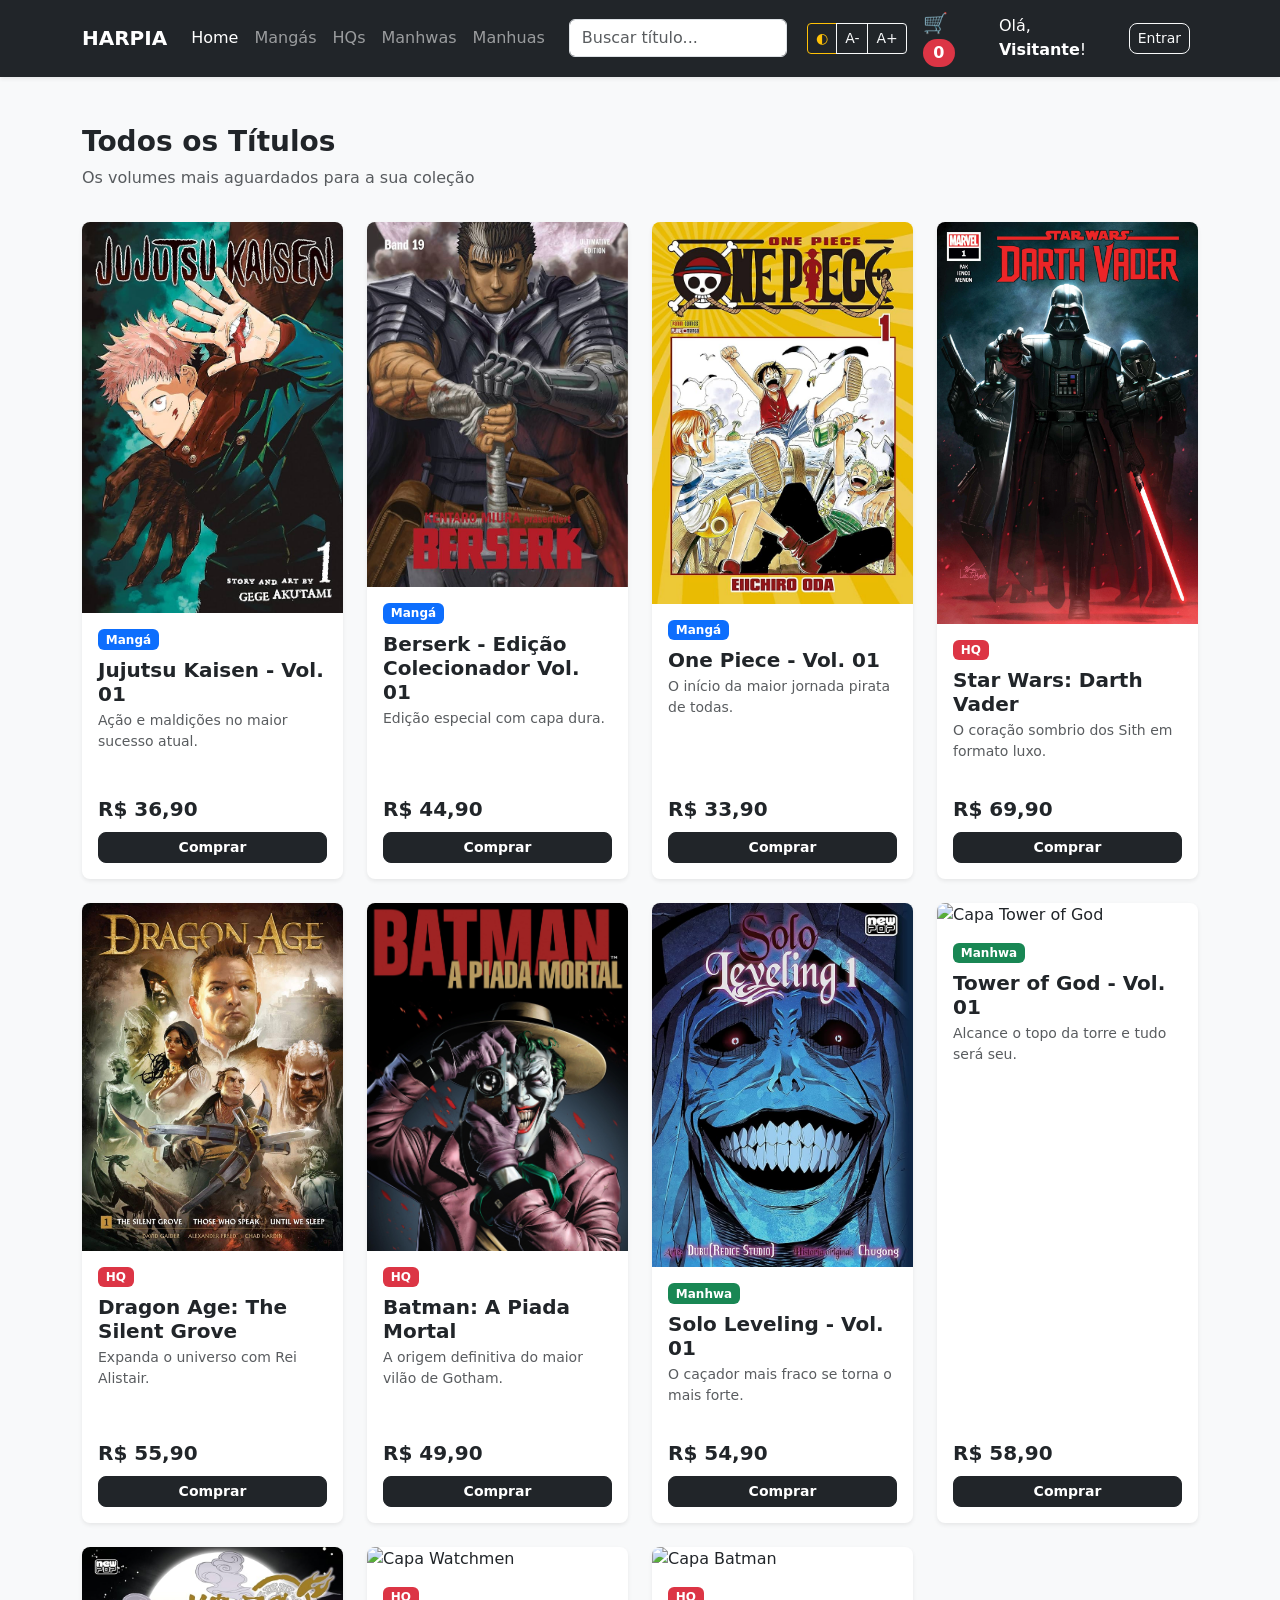
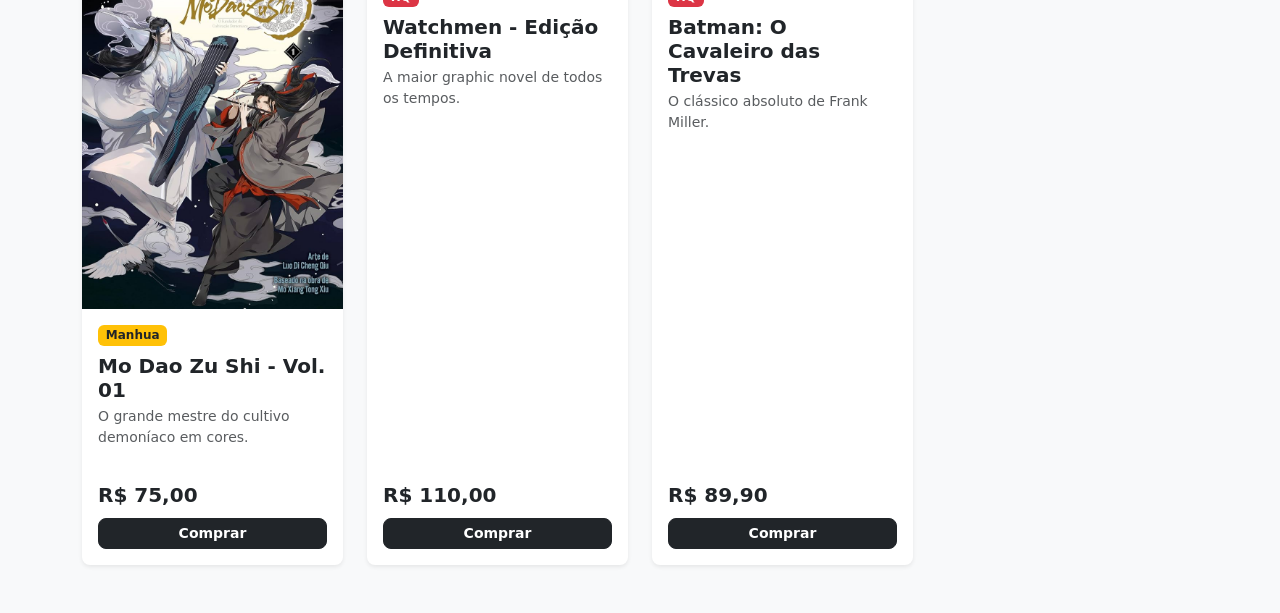
==== commit e7bc9b42: "Update index.html" ====
--- a/index.html
+++ b/index.html
@@ -57,7 +57,7 @@
         <div class="row row-cols-1 row-cols-sm-2 row-cols-md-3 row-cols-lg-4 g-4" id="vitrineProdutos">
             <div class="col col-produto" data-categoria="Mangá" data-titulo="Jujutsu Kaisen - Vol. 01">
                 <div class="card h-100 border-0 shadow-sm rounded-3 overflow-hidden">
-                    <img src="https://m.media-amazon.com/images/I/81s+1CDE4BL._AC_UF1000,1000_QL80_.jpg" class="card-img-top" alt="Capa Jujutsu">
+                    <img src="img/jujutsu-kaisen-01.jpg" class="card-img-top" alt="Capa Jujutsu">
                     <div class="card-body d-flex flex-column">
                         <span class="badge bg-primary mb-2 align-self-start">Mangá</span>
                         <h5 class="card-title fw-bold text-dark mb-1">Jujutsu Kaisen - Vol. 01</h5>
@@ -72,7 +72,7 @@
 
             <div class="col col-produto" data-categoria="Mangá" data-titulo="Berserk - Edição Colecionador Vol. 01">
                 <div class="card h-100 border-0 shadow-sm rounded-3 overflow-hidden">
-                    <img src="https://m.media-amazon.com/images/I/91r65uhT1fL._AC_UF1000,1000_QL80_.jpg" class="card-img-top" alt="Capa Berserk">
+                    <img src="img/berserk-01.jpg" class="card-img-top" alt="Capa Berserk">
                     <div class="card-body d-flex flex-column">
                         <span class="badge bg-primary mb-2 align-self-start">Mangá</span>
                         <h5 class="card-title fw-bold text-dark mb-1">Berserk - Edição Colecionador Vol. 01</h5>
@@ -87,7 +87,7 @@
 
             <div class="col col-produto" data-categoria="Mangá" data-titulo="One Piece - Vol. 01">
                 <div class="card h-100 border-0 shadow-sm rounded-3 overflow-hidden">
-                    <img src="https://m.media-amazon.com/images/I/91N9T5M7f5L._AC_UF1000,1000_QL80_.jpg" class="card-img-top" alt="Capa One Piece">
+                    <img src="img/one-piece-01.jpg" class="card-img-top" alt="Capa One Piece">
                     <div class="card-body d-flex flex-column">
                         <span class="badge bg-primary mb-2 align-self-start">Mangá</span>
                         <h5 class="card-title fw-bold text-dark mb-1">One Piece - Vol. 01</h5>
@@ -102,7 +102,7 @@
 
             <div class="col col-produto" data-categoria="HQ" data-titulo="Star Wars: Darth Vader">
                 <div class="card h-100 border-0 shadow-sm rounded-3 overflow-hidden">
-                    <img src="https://m.media-amazon.com/images/I/91il-K1y9fL._AC_UF1000,1000_QL80_.jpg" class="card-img-top" alt="Capa Darth Vader">
+                    <img src="img/darth-vader-01.jpg" class="card-img-top" alt="Capa Darth Vader">
                     <div class="card-body d-flex flex-column">
                         <span class="badge bg-danger mb-2 align-self-start">HQ</span>
                         <h5 class="card-title fw-bold text-dark mb-1">Star Wars: Darth Vader</h5>
@@ -117,7 +117,7 @@
 
             <div class="col col-produto" data-categoria="HQ" data-titulo="Dragon Age: The Silent Grove">
                 <div class="card h-100 border-0 shadow-sm rounded-3 overflow-hidden">
-                    <img src="https://m.media-amazon.com/images/I/91P60XJv0CL._AC_UF1000,1000_QL80_.jpg" class="card-img-top" alt="Capa Dragon Age">
+                    <img src="img/dragon-age-silent-grove.jpg" class="card-img-top" alt="Capa Dragon Age">
                     <div class="card-body d-flex flex-column">
                         <span class="badge bg-danger mb-2 align-self-start">HQ</span>
                         <h5 class="card-title fw-bold text-dark mb-1">Dragon Age: The Silent Grove</h5>
@@ -132,7 +132,7 @@
 
             <div class="col col-produto" data-categoria="HQ" data-titulo="Batman: A Piada Mortal">
                 <div class="card h-100 border-0 shadow-sm rounded-3 overflow-hidden">
-                    <img src="https://m.media-amazon.com/images/I/81+2VfX5BLL._AC_UF1000,1000_QL80_.jpg" class="card-img-top" alt="Capa Batman">
+                    <img src="img/batman-piada-mortal.jpg" class="card-img-top" alt="Capa Batman">
                     <div class="card-body d-flex flex-column">
                         <span class="badge bg-danger mb-2 align-self-start">HQ</span>
                         <h5 class="card-title fw-bold text-dark mb-1">Batman: A Piada Mortal</h5>
@@ -147,7 +147,7 @@
 
             <div class="col col-produto" data-categoria="Manhwa" data-titulo="Solo Leveling - Vol. 01">
                 <div class="card h-100 border-0 shadow-sm rounded-3 overflow-hidden">
-                    <img src="https://m.media-amazon.com/images/I/81691aH+o4L._AC_UF1000,1000_QL80_.jpg" class="card-img-top" alt="Capa Solo Leveling">
+                    <img src="img/solo-leveling-01.jpg" class="card-img-top" alt="Capa Solo Leveling">
                     <div class="card-body d-flex flex-column">
                         <span class="badge bg-success mb-2 align-self-start">Manhwa</span>
                         <h5 class="card-title fw-bold text-dark mb-1">Solo Leveling - Vol. 01</h5>
@@ -162,7 +162,7 @@
 
             <div class="col col-produto" data-categoria="Manhwa" data-titulo="Tower of God - Vol. 01">
                 <div class="card h-100 border-0 shadow-sm rounded-3 overflow-hidden">
-                    <img src="https://m.media-amazon.com/images/I/81xU-J3vXTL._AC_UF1000,1000_QL80_.jpg" class="card-img-top" alt="Capa Tower of God">
+                    <img src="img/tower-of-god-01.jpg" class="card-img-top" alt="Capa Tower of God">
                     <div class="card-body d-flex flex-column">
                         <span class="badge bg-success mb-2 align-self-start">Manhwa</span>
                         <h5 class="card-title fw-bold text-dark mb-1">Tower of God - Vol. 01</h5>
@@ -177,7 +177,7 @@
 
             <div class="col col-produto" data-categoria="Manhua" data-titulo="Mo Dao Zu Shi - Vol. 01">
                 <div class="card h-100 border-0 shadow-sm rounded-3 overflow-hidden">
-                    <img src="https://m.media-amazon.com/images/I/81729D+n19L._AC_UF1000,1000_QL80_.jpg" class="card-img-top" alt="Capa Mo Dao Zu Shi">
+                    <img src="img/mo-dao-zu-shi-01.jpg" class="card-img-top" alt="Capa Mo Dao Zu Shi">
                     <div class="card-body d-flex flex-column">
                         <span class="badge bg-warning text-dark mb-2 align-self-start">Manhua</span>
                         <h5 class="card-title fw-bold text-dark mb-1">Mo Dao Zu Shi - Vol. 01</h5>
@@ -192,7 +192,7 @@
 
             <div class="col col-produto" data-categoria="HQ" data-titulo="Watchmen - Edição Definitiva">
                 <div class="card h-100 border-0 shadow-sm rounded-3 overflow-hidden">
-                    <img src="https://m.media-amazon.com/images/I/81y8f0s60AL._AC_UF1000,1000_QL80_.jpg" class="card-img-top" alt="Capa Watchmen">
+                    <img src="img/watchmen.jpg" class="card-img-top" alt="Capa Watchmen">
                     <div class="card-body d-flex flex-column">
                         <span class="badge bg-danger mb-2 align-self-start">HQ</span>
                         <h5 class="card-title fw-bold text-dark mb-1">Watchmen - Edição Definitiva</h5>
@@ -207,7 +207,7 @@
 
             <div class="col col-produto" data-categoria="HQ" data-titulo="Batman: O Cavaleiro das Trevas">
                 <div class="card h-100 border-0 shadow-sm rounded-3 overflow-hidden">
-                    <img src="https://m.media-amazon.com/images/I/91dK+8qG74L._AC_UF1000,1000_QL80_.jpg" class="card-img-top" alt="Capa Batman">
+                    <img src="img/batman-cavaleiro-das-trevas.jpg" class="card-img-top" alt="Capa Batman">
                     <div class="card-body d-flex flex-column">
                         <span class="badge bg-danger mb-2 align-self-start">HQ</span>
                         <h5 class="card-title fw-bold text-dark mb-1">Batman: O Cavaleiro das Trevas</h5>
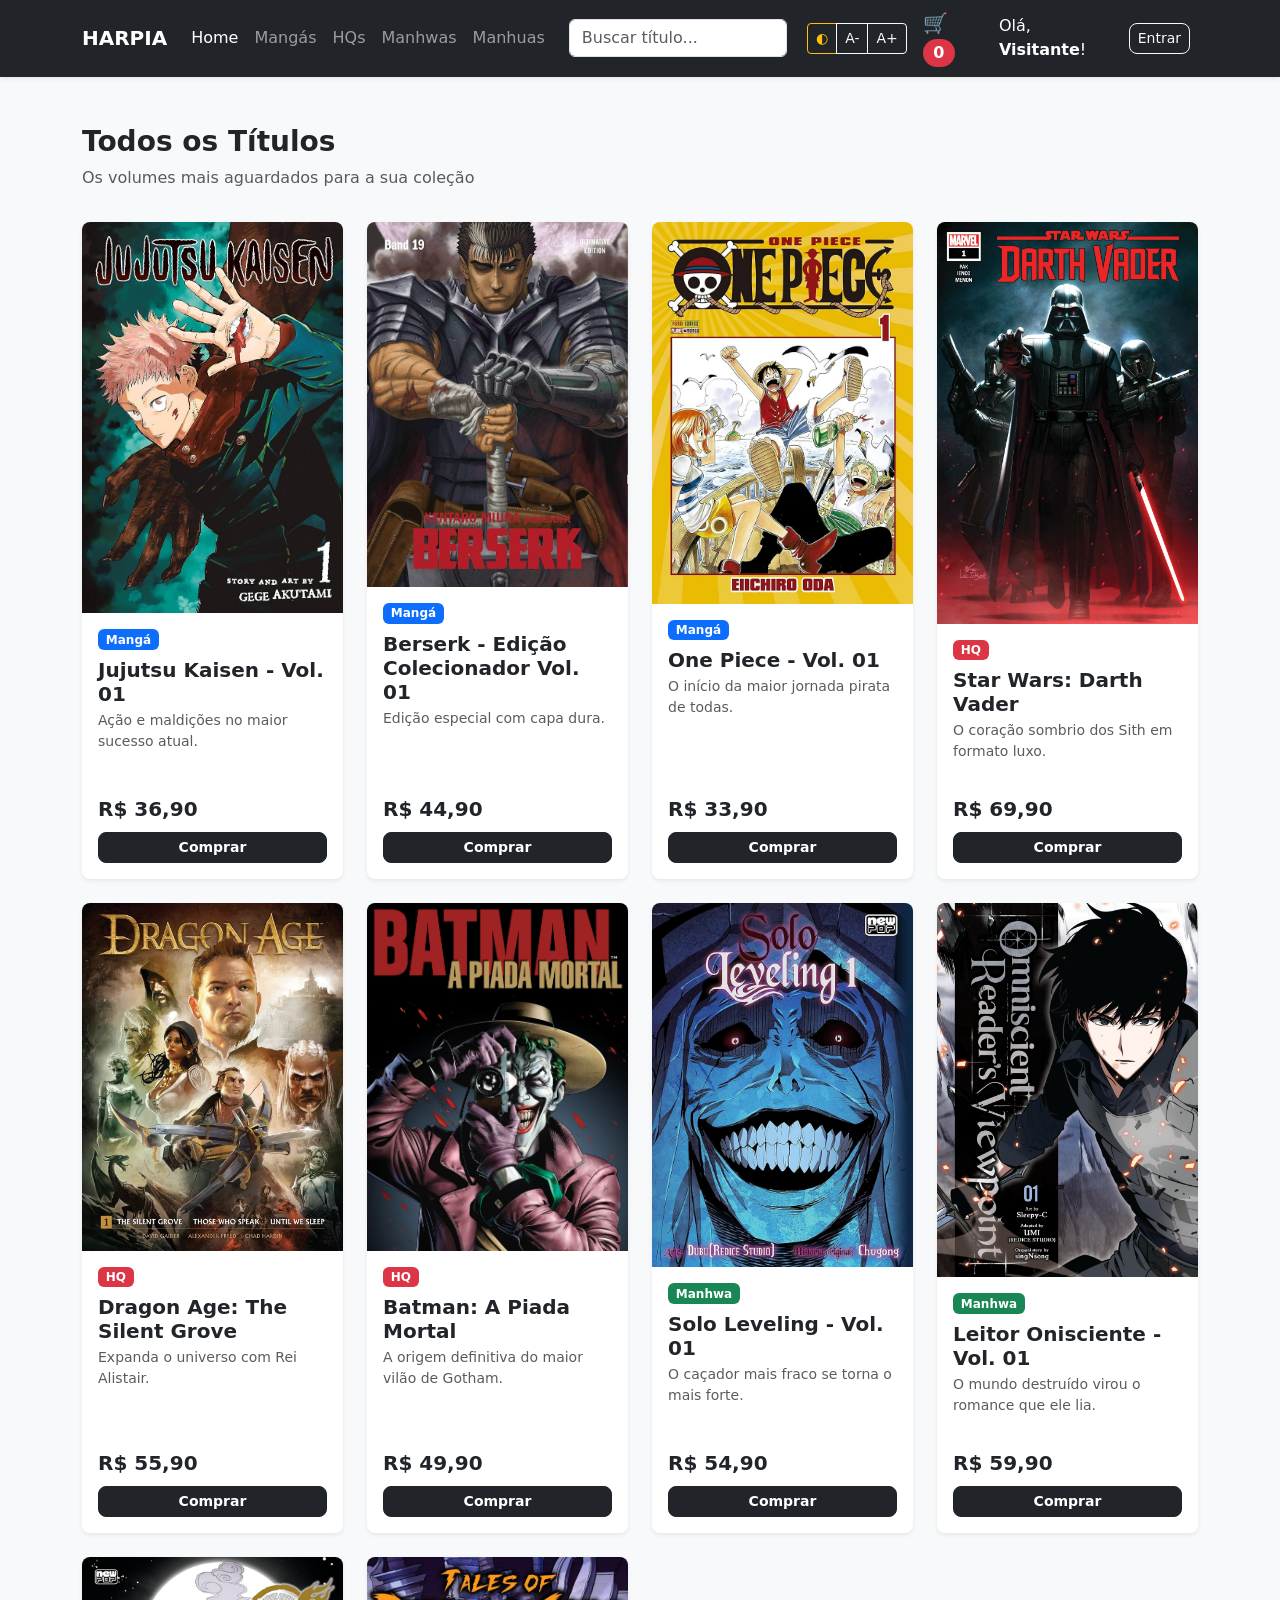
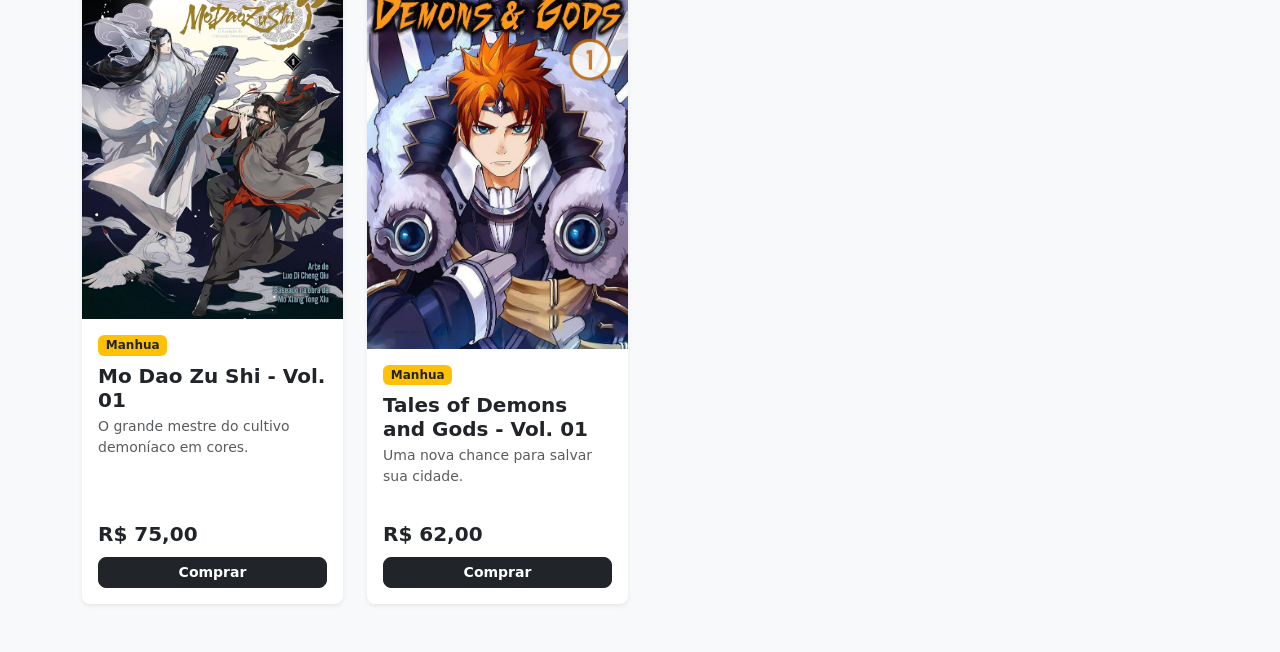
==== commit ac2a3cda: "Update index.html" ====
--- a/index.html
+++ b/index.html
@@ -160,16 +160,16 @@
                 </div>
             </div>
 
-            <div class="col col-produto" data-categoria="Manhwa" data-titulo="Tower of God - Vol. 01">
-                <div class="card h-100 border-0 shadow-sm rounded-3 overflow-hidden">
-                    <img src="img/tower-of-god-01.jpg" class="card-img-top" alt="Capa Tower of God">
+            <div class="col col-produto" data-categoria="Manhwa" data-titulo="Leitor Onisciente - Vol. 01">
+                <div class="card h-100 border-0 shadow-sm rounded-3 overflow-hidden">
+                    <img src="img/leitor-onisciente-01.jpg" class="card-img-top" alt="Capa Leitor Onisciente">
                     <div class="card-body d-flex flex-column">
                         <span class="badge bg-success mb-2 align-self-start">Manhwa</span>
-                        <h5 class="card-title fw-bold text-dark mb-1">Tower of God - Vol. 01</h5>
-                        <p class="card-text text-muted small flex-grow-1">Alcance o topo da torre e tudo será seu.</p>
-                        <div class="mt-3">
-                            <span class="fs-5 fw-bold text-dark">R$ 58,90</span>
-                            <button class="btn btn-dark btn-sm w-100 mt-2 rounded-3 fw-semibold" onclick="adicionarCarrinho('Tower of God - Vol. 01', 58.90)">Comprar</button>
+                        <h5 class="card-title fw-bold text-dark mb-1">Leitor Onisciente - Vol. 01</h5>
+                        <p class="card-text text-muted small flex-grow-1">O mundo destruído virou o romance que ele lia.</p>
+                        <div class="mt-3">
+                            <span class="fs-5 fw-bold text-dark">R$ 59,90</span>
+                            <button class="btn btn-dark btn-sm w-100 mt-2 rounded-3 fw-semibold" onclick="adicionarCarrinho('Leitor Onisciente - Vol. 01', 59.90)">Comprar</button>
                         </div>
                     </div>
                 </div>
@@ -190,31 +190,16 @@
                 </div>
             </div>
 
-            <div class="col col-produto" data-categoria="HQ" data-titulo="Watchmen - Edição Definitiva">
-                <div class="card h-100 border-0 shadow-sm rounded-3 overflow-hidden">
-                    <img src="img/watchmen.jpg" class="card-img-top" alt="Capa Watchmen">
-                    <div class="card-body d-flex flex-column">
-                        <span class="badge bg-danger mb-2 align-self-start">HQ</span>
-                        <h5 class="card-title fw-bold text-dark mb-1">Watchmen - Edição Definitiva</h5>
-                        <p class="card-text text-muted small flex-grow-1">A maior graphic novel de todos os tempos.</p>
-                        <div class="mt-3">
-                            <span class="fs-5 fw-bold text-dark">R$ 110,00</span>
-                            <button class="btn btn-dark btn-sm w-100 mt-2 rounded-3 fw-semibold" onclick="adicionarCarrinho('Watchmen - Edição Definitiva', 110.00)">Comprar</button>
-                        </div>
-                    </div>
-                </div>
-            </div>
-
-            <div class="col col-produto" data-categoria="HQ" data-titulo="Batman: O Cavaleiro das Trevas">
-                <div class="card h-100 border-0 shadow-sm rounded-3 overflow-hidden">
-                    <img src="img/batman-cavaleiro-das-trevas.jpg" class="card-img-top" alt="Capa Batman">
-                    <div class="card-body d-flex flex-column">
-                        <span class="badge bg-danger mb-2 align-self-start">HQ</span>
-                        <h5 class="card-title fw-bold text-dark mb-1">Batman: O Cavaleiro das Trevas</h5>
-                        <p class="card-text text-muted small flex-grow-1">O clássico absoluto de Frank Miller.</p>
-                        <div class="mt-3">
-                            <span class="fs-5 fw-bold text-dark">R$ 89,90</span>
-                            <button class="btn btn-dark btn-sm w-100 mt-2 rounded-3 fw-semibold" onclick="adicionarCarrinho('Batman: O Cavaleiro das Trevas', 89.90)">Comprar</button>
+            <div class="col col-produto" data-categoria="Manhua" data-titulo="Tales of Demons and Gods - Vol. 01">
+                <div class="card h-100 border-0 shadow-sm rounded-3 overflow-hidden">
+                    <img src="img/tales-of-demons-01.jpg" class="card-img-top" alt="Capa Tales of Demons">
+                    <div class="card-body d-flex flex-column">
+                        <span class="badge bg-warning text-dark mb-2 align-self-start">Manhua</span>
+                        <h5 class="card-title fw-bold text-dark mb-1">Tales of Demons and Gods - Vol. 01</h5>
+                        <p class="card-text text-muted small flex-grow-1">Uma nova chance para salvar sua cidade.</p>
+                        <div class="mt-3">
+                            <span class="fs-5 fw-bold text-dark">R$ 62,00</span>
+                            <button class="btn btn-dark btn-sm w-100 mt-2 rounded-3 fw-semibold" onclick="adicionarCarrinho('Tales of Demons and Gods - Vol. 01', 62.00)">Comprar</button>
                         </div>
                     </div>
                 </div>
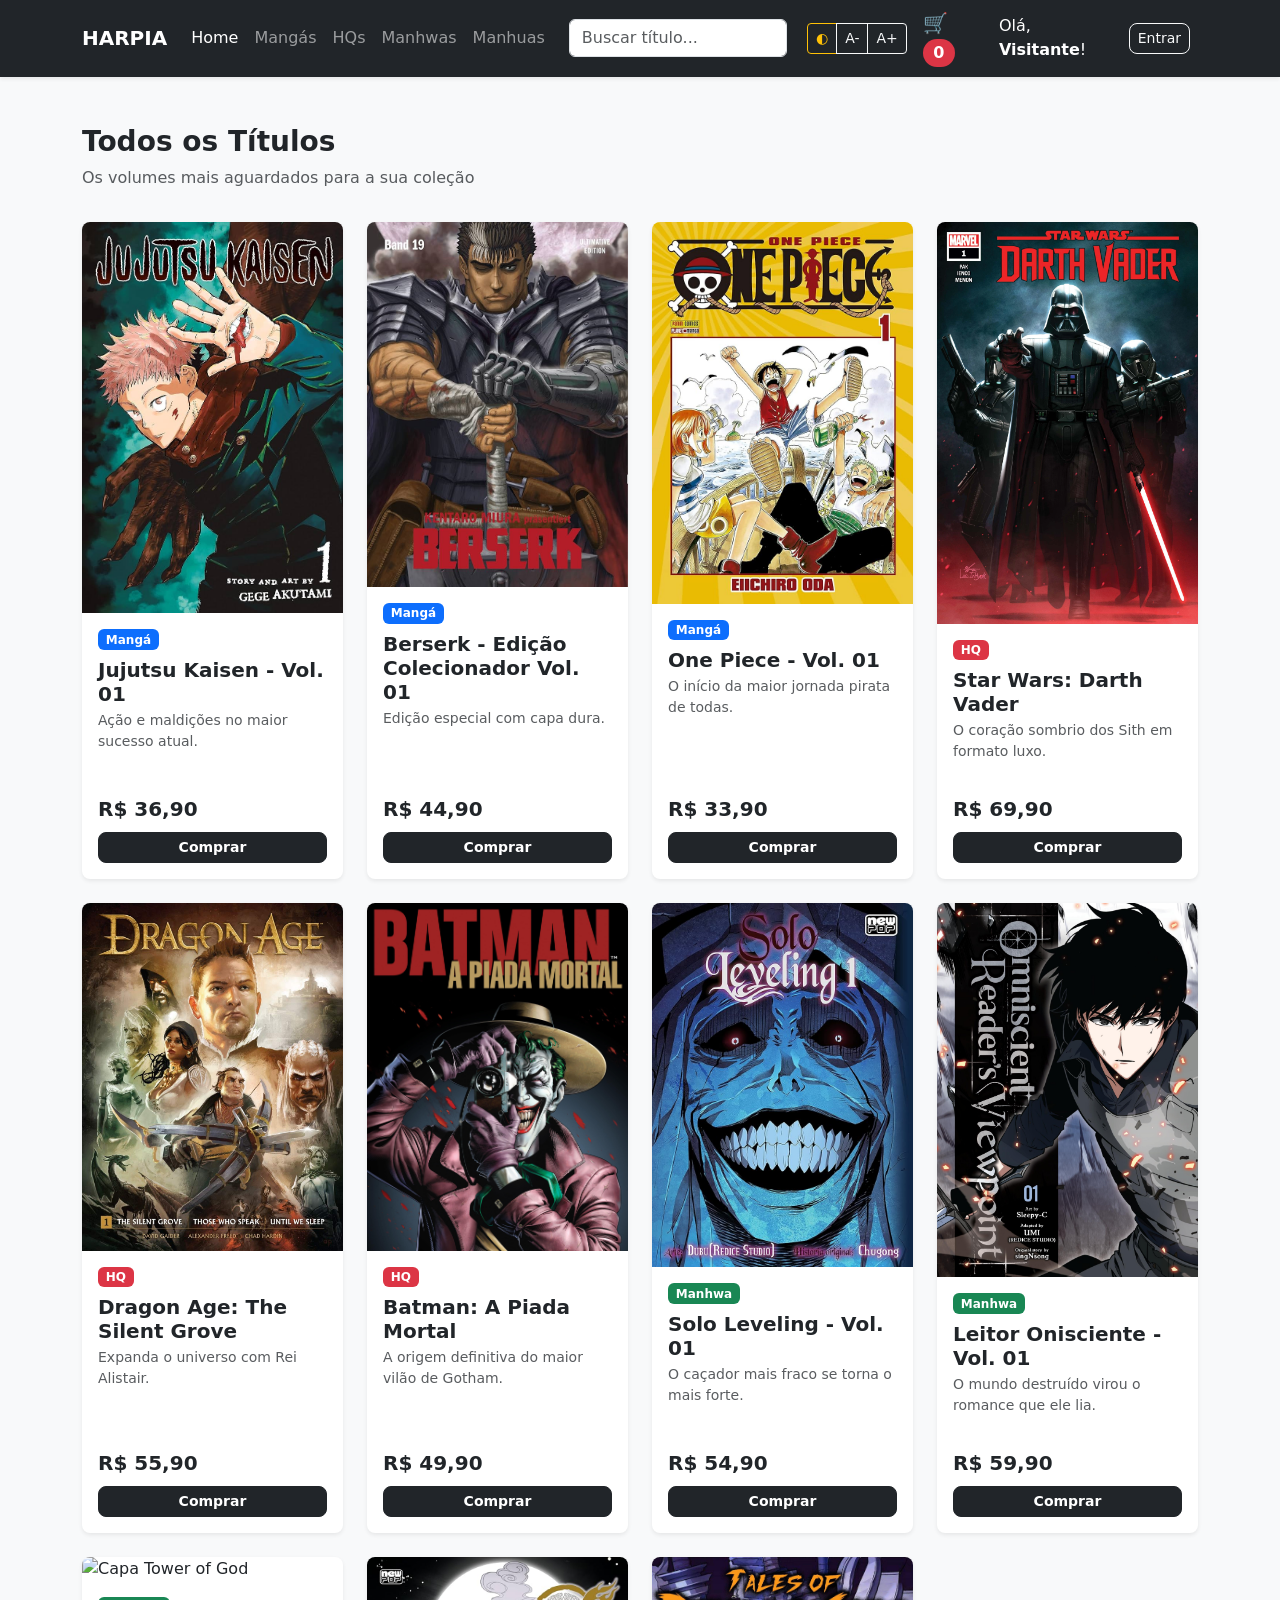
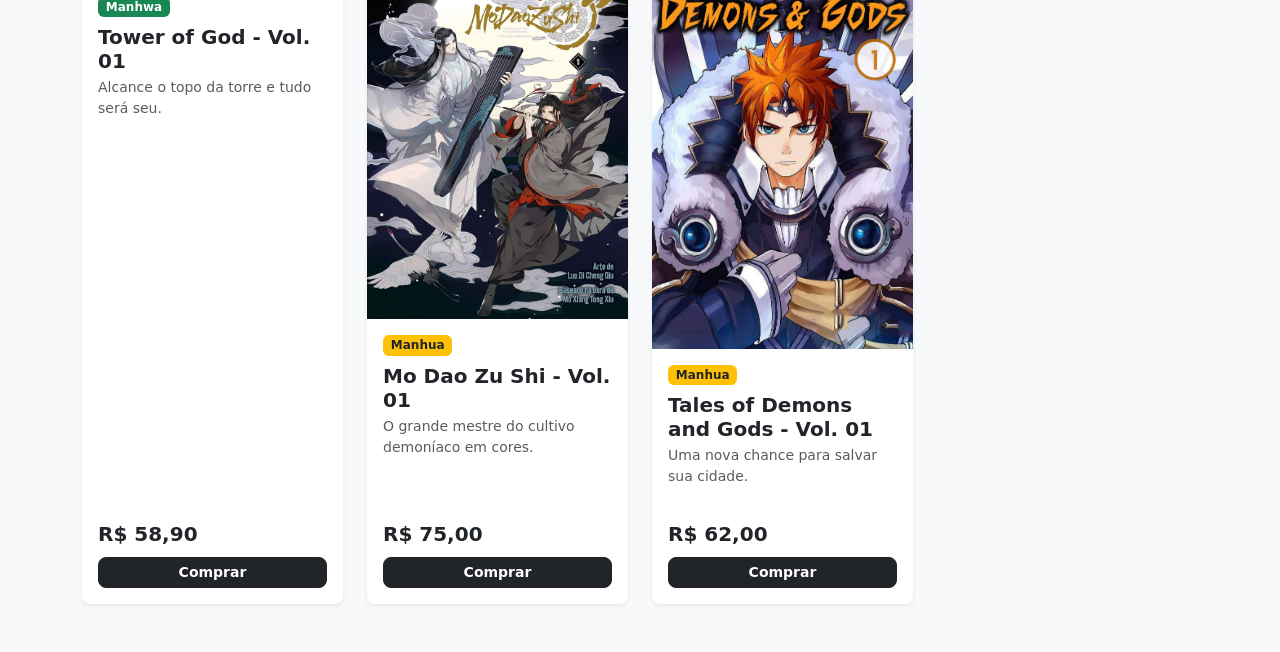
==== commit c1cb7194: "Update index.html" ====
--- a/index.html
+++ b/index.html
@@ -175,6 +175,21 @@
                 </div>
             </div>
 
+            <div class="col col-produto" data-categoria="Manhwa" data-titulo="Tower of God - Vol. 01">
+                <div class="card h-100 border-0 shadow-sm rounded-3 overflow-hidden">
+                    <img src="img/tower-of-god-01.jpg" class="card-img-top" alt="Capa Tower of God">
+                    <div class="card-body d-flex flex-column">
+                        <span class="badge bg-success mb-2 align-self-start">Manhwa</span>
+                        <h5 class="card-title fw-bold text-dark mb-1">Tower of God - Vol. 01</h5>
+                        <p class="card-text text-muted small flex-grow-1">Alcance o topo da torre e tudo será seu.</p>
+                        <div class="mt-3">
+                            <span class="fs-5 fw-bold text-dark">R$ 58,90</span>
+                            <button class="btn btn-dark btn-sm w-100 mt-2 rounded-3 fw-semibold" onclick="adicionarCarrinho('Tower of God - Vol. 01', 58.90)">Comprar</button>
+                        </div>
+                    </div>
+                </div>
+            </div>
+
             <div class="col col-produto" data-categoria="Manhua" data-titulo="Mo Dao Zu Shi - Vol. 01">
                 <div class="card h-100 border-0 shadow-sm rounded-3 overflow-hidden">
                     <img src="img/mo-dao-zu-shi-01.jpg" class="card-img-top" alt="Capa Mo Dao Zu Shi">
